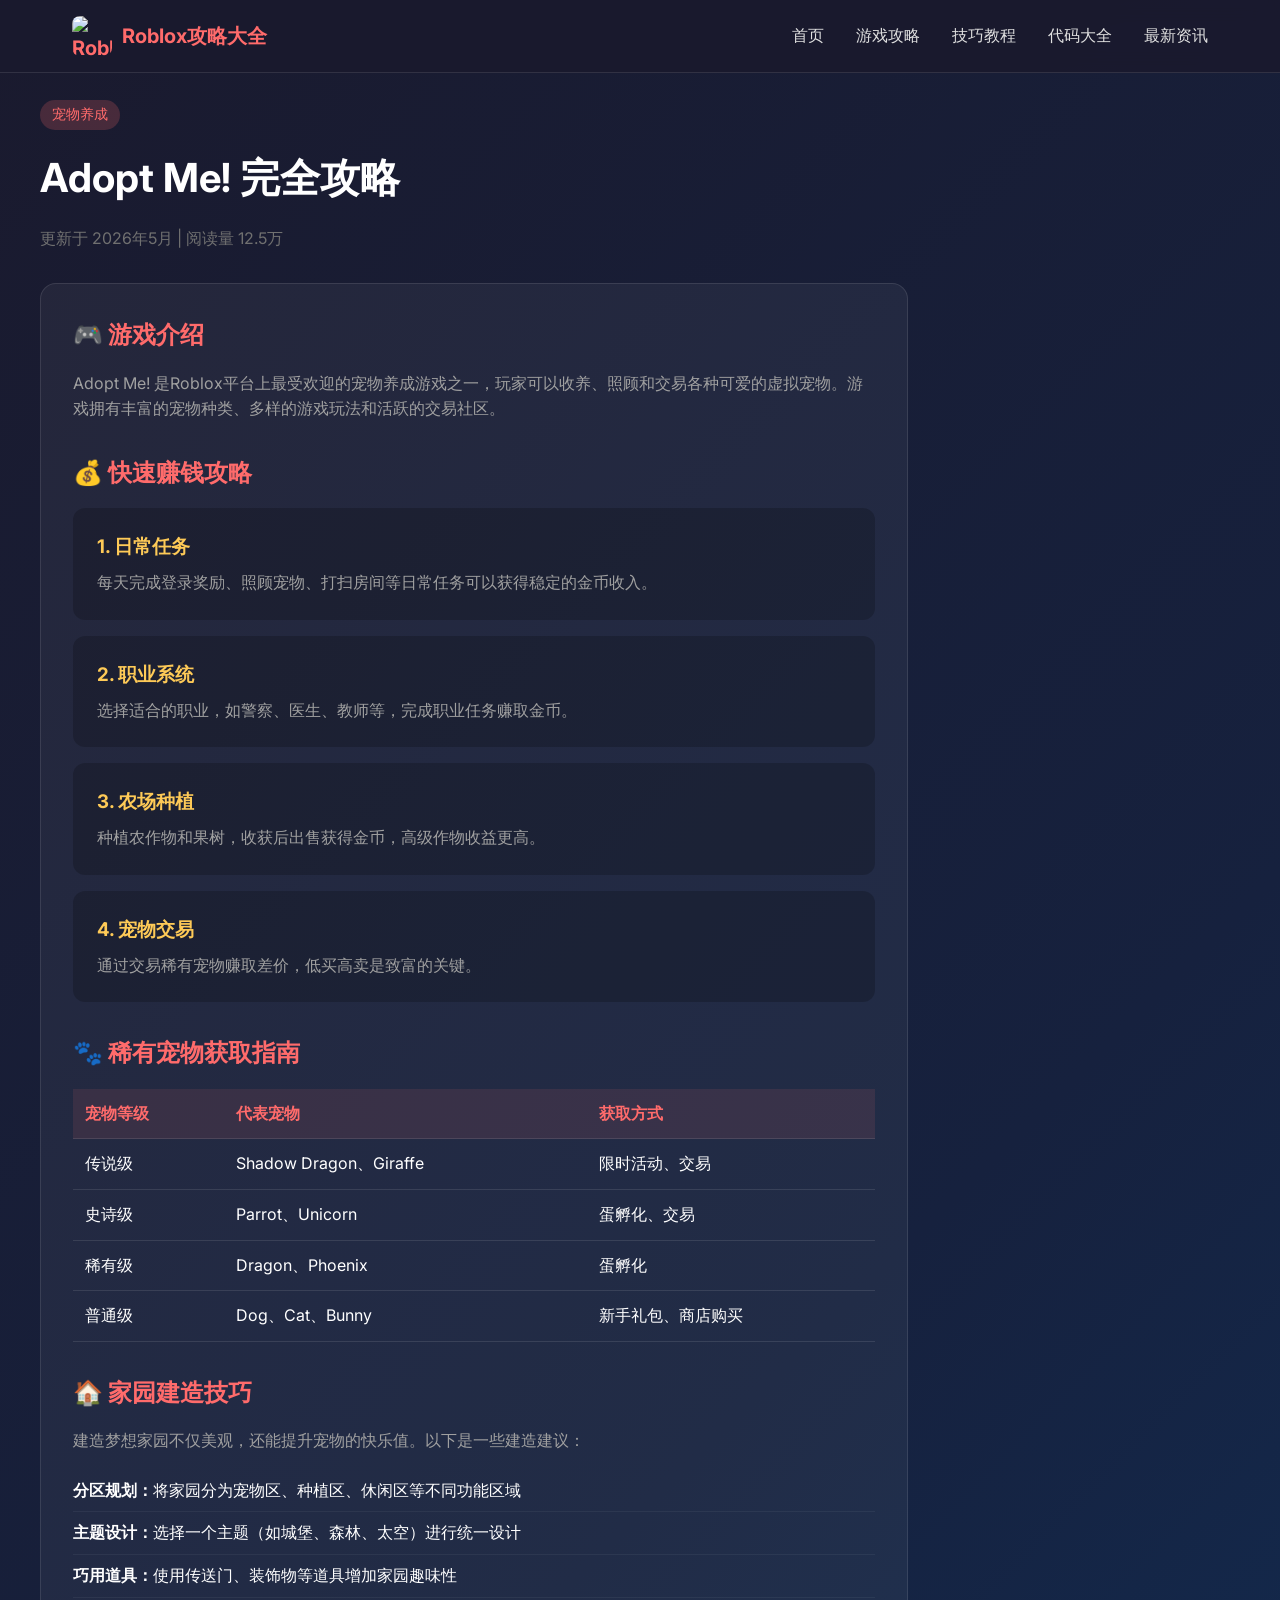
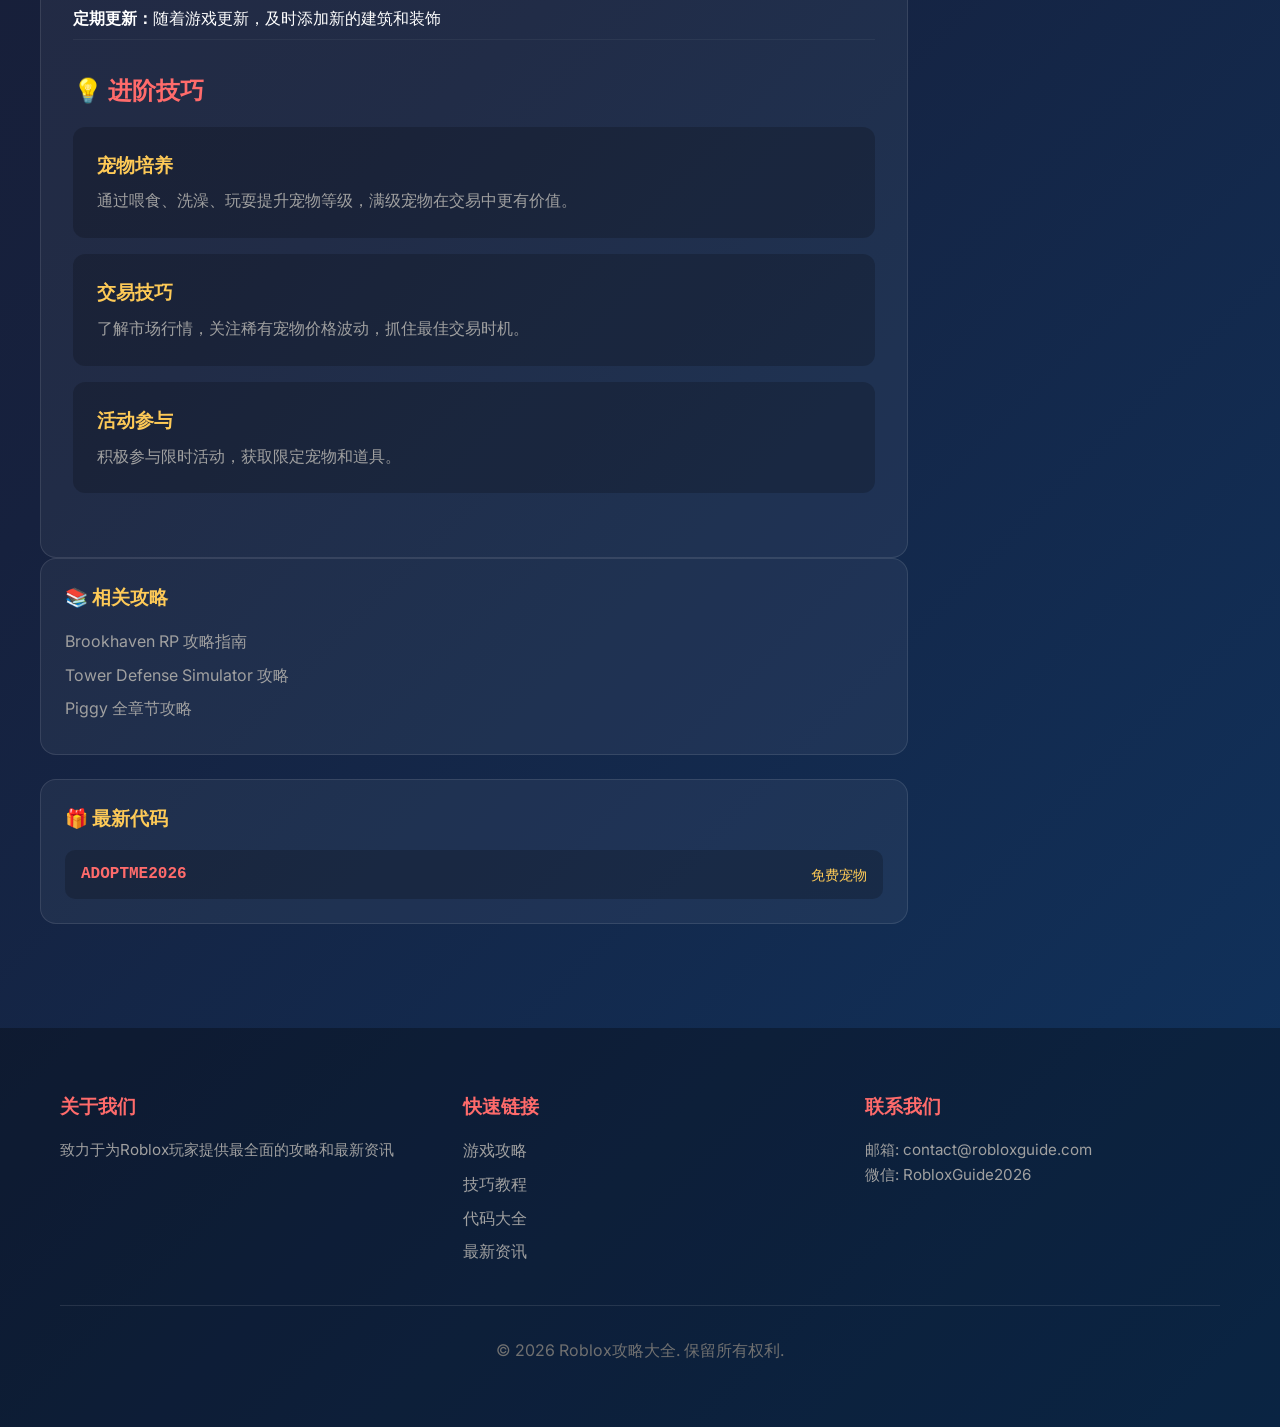
==== adopt-me.html @ 346e5082 "Add files via upload" ====
<!DOCTYPE html>
<html lang="zh-CN">
<head>
    <meta charset="UTF-8">
    <meta name="viewport" content="width=device-width, initial-scale=1.0">
    <title>Adopt Me! 完全攻略 - Roblox攻略大全</title>
    <meta name="description" content="Adopt Me! 完整攻略指南，包含稀有宠物获取、快速赚钱、建造家园等技巧">
    <link rel="stylesheet" href="styles.css">
    <link href="https://fonts.googleapis.com/css2?family=Inter:wght@400;500;600;700&display=swap" rel="stylesheet">
</head>
<body>
    <header class="header">
        <nav class="navbar">
            <div class="logo">
                <img src="https://neeko-copilot.bytedance.net/api/text2image?prompt=Roblox%20game%20logo%20with%20colorful%20blocks%20and%20robots%20minimalist%20design&image_size=square" alt="Roblox Logo">
                <span>Roblox攻略大全</span>
            </div>
            <ul class="nav-links">
                <li><a href="index.html#home">首页</a></li>
                <li><a href="index.html#guides">游戏攻略</a></li>
                <li><a href="index.html#tips">技巧教程</a></li>
                <li><a href="index.html#codes">代码大全</a></li>
                <li><a href="index.html#news">最新资讯</a></li>
            </ul>
        </nav>
    </header>

    <main class="guide-detail">
        <div class="container">
            <article class="guide-article">
                <header class="article-header">
                    <span class="article-tag">宠物养成</span>
                    <h1>Adopt Me! 完全攻略</h1>
                    <p class="article-meta">更新于 2026年5月 | 阅读量 12.5万</p>
                </header>

                <div class="article-content">
                    <section>
                        <h2>🎮 游戏介绍</h2>
                        <p>Adopt Me! 是Roblox平台上最受欢迎的宠物养成游戏之一，玩家可以收养、照顾和交易各种可爱的虚拟宠物。游戏拥有丰富的宠物种类、多样的游戏玩法和活跃的交易社区。</p>
                    </section>

                    <section>
                        <h2>💰 快速赚钱攻略</h2>
                        <div class="tips-list">
                            <div class="tip-item">
                                <h3>1. 日常任务</h3>
                                <p>每天完成登录奖励、照顾宠物、打扫房间等日常任务可以获得稳定的金币收入。</p>
                            </div>
                            <div class="tip-item">
                                <h3>2. 职业系统</h3>
                                <p>选择适合的职业，如警察、医生、教师等，完成职业任务赚取金币。</p>
                            </div>
                            <div class="tip-item">
                                <h3>3. 农场种植</h3>
                                <p>种植农作物和果树，收获后出售获得金币，高级作物收益更高。</p>
                            </div>
                            <div class="tip-item">
                                <h3>4. 宠物交易</h3>
                                <p>通过交易稀有宠物赚取差价，低买高卖是致富的关键。</p>
                            </div>
                        </div>
                    </section>

                    <section>
                        <h2>🐾 稀有宠物获取指南</h2>
                        <table class="pet-table">
                            <thead>
                                <tr>
                                    <th>宠物等级</th>
                                    <th>代表宠物</th>
                                    <th>获取方式</th>
                                </tr>
                            </thead>
                            <tbody>
                                <tr>
                                    <td>传说级</td>
                                    <td>Shadow Dragon、Giraffe</td>
                                    <td>限时活动、交易</td>
                                </tr>
                                <tr>
                                    <td>史诗级</td>
                                    <td>Parrot、Unicorn</td>
                                    <td>蛋孵化、交易</td>
                                </tr>
                                <tr>
                                    <td>稀有级</td>
                                    <td>Dragon、Phoenix</td>
                                    <td>蛋孵化</td>
                                </tr>
                                <tr>
                                    <td>普通级</td>
                                    <td>Dog、Cat、Bunny</td>
                                    <td>新手礼包、商店购买</td>
                                </tr>
                            </tbody>
                        </table>
                    </section>

                    <section>
                        <h2>🏠 家园建造技巧</h2>
                        <p>建造梦想家园不仅美观，还能提升宠物的快乐值。以下是一些建造建议：</p>
                        <ul>
                            <li><strong>分区规划：</strong>将家园分为宠物区、种植区、休闲区等不同功能区域</li>
                            <li><strong>主题设计：</strong>选择一个主题（如城堡、森林、太空）进行统一设计</li>
                            <li><strong>巧用道具：</strong>使用传送门、装饰物等道具增加家园趣味性</li>
                            <li><strong>定期更新：</strong>随着游戏更新，及时添加新的建筑和装饰</li>
                        </ul>
                    </section>

                    <section>
                        <h2>💡 进阶技巧</h2>
                        <div class="tips-list">
                            <div class="tip-item">
                                <h3>宠物培养</h3>
                                <p>通过喂食、洗澡、玩耍提升宠物等级，满级宠物在交易中更有价值。</p>
                            </div>
                            <div class="tip-item">
                                <h3>交易技巧</h3>
                                <p>了解市场行情，关注稀有宠物价格波动，抓住最佳交易时机。</p>
                            </div>
                            <div class="tip-item">
                                <h3>活动参与</h3>
                                <p>积极参与限时活动，获取限定宠物和道具。</p>
                            </div>
                        </div>
                    </section>
                </div>
            </article>

            <aside class="sidebar">
                <div class="sidebar-section">
                    <h3>📚 相关攻略</h3>
                    <ul>
                        <li><a href="brookhaven.html">Brookhaven RP 攻略指南</a></li>
                        <li><a href="tower-defense.html">Tower Defense Simulator 攻略</a></li>
                        <li><a href="piggy.html">Piggy 全章节攻略</a></li>
                    </ul>
                </div>
                <div class="sidebar-section">
                    <h3>🎁 最新代码</h3>
                    <div class="code-list">
                        <div class="code-item">
                            <span class="code-text">ADOPTME2026</span>
                            <span class="code-reward">免费宠物</span>
                        </div>
                    </div>
                </div>
            </aside>
        </div>
    </main>

    <footer class="footer">
        <div class="container">
            <div class="footer-content">
                <div class="footer-section">
                    <h3>关于我们</h3>
                    <p>致力于为Roblox玩家提供最全面的攻略和最新资讯</p>
                </div>
                <div class="footer-section">
                    <h3>快速链接</h3>
                    <ul>
                        <li><a href="index.html#guides">游戏攻略</a></li>
                        <li><a href="index.html#tips">技巧教程</a></li>
                        <li><a href="index.html#codes">代码大全</a></li>
                        <li><a href="index.html#news">最新资讯</a></li>
                    </ul>
                </div>
                <div class="footer-section">
                    <h3>联系我们</h3>
                    <p>邮箱: contact@robloxguide.com</p>
                    <p>微信: RobloxGuide2026</p>
                </div>
            </div>
            <div class="footer-bottom">
                <p>&copy; 2026 Roblox攻略大全. 保留所有权利.</p>
            </div>
        </div>
    </footer>

    <style>
        .guide-detail {
            padding: 100px 20px 40px;
            display: grid;
            grid-template-columns: 1fr 300px;
            gap: 2rem;
        }

        .article-header {
            margin-bottom: 2rem;
        }

        .article-tag {
            display: inline-block;
            background: rgba(255, 107, 107, 0.2);
            color: #ff6b6b;
            padding: 4px 12px;
            border-radius: 20px;
            font-size: 0.85rem;
            margin-bottom: 1rem;
        }

        .article-header h1 {
            font-size: 2.5rem;
            margin-bottom: 1rem;
        }

        .article-meta {
            color: #707070;
        }

        .article-content {
            background: rgba(255, 255, 255, 0.05);
            padding: 2rem;
            border-radius: 16px;
            border: 1px solid rgba(255, 255, 255, 0.1);
        }

        .article-content section {
            margin-bottom: 2rem;
        }

        .article-content h2 {
            font-size: 1.5rem;
            margin-bottom: 1rem;
            color: #ff6b6b;
        }

        .article-content p {
            color: #a0a0a0;
            margin-bottom: 1rem;
        }

        .tips-list {
            display: flex;
            flex-direction: column;
            gap: 1rem;
        }

        .tip-item {
            background: rgba(0, 0, 0, 0.2);
            padding: 1.5rem;
            border-radius: 12px;
        }

        .tip-item h3 {
            margin-bottom: 0.5rem;
            color: #feca57;
        }

        .tip-item p {
            margin-bottom: 0;
        }

        .pet-table {
            width: 100%;
            border-collapse: collapse;
            margin-bottom: 1rem;
        }

        .pet-table th,
        .pet-table td {
            padding: 12px;
            text-align: left;
            border-bottom: 1px solid rgba(255, 255, 255, 0.1);
        }

        .pet-table th {
            background: rgba(255, 107, 107, 0.1);
            color: #ff6b6b;
        }

        .article-content ul {
            list-style: none;
            padding-left: 0;
        }

        .article-content ul li {
            padding: 0.5rem 0;
            border-bottom: 1px solid rgba(255, 255, 255, 0.05);
        }

        .sidebar {
            display: flex;
            flex-direction: column;
            gap: 1.5rem;
        }

        .sidebar-section {
            background: rgba(255, 255, 255, 0.05);
            padding: 1.5rem;
            border-radius: 16px;
            border: 1px solid rgba(255, 255, 255, 0.1);
        }

        .sidebar-section h3 {
            margin-bottom: 1rem;
            color: #feca57;
        }

        .sidebar-section ul {
            list-style: none;
            padding-left: 0;
        }

        .sidebar-section ul li {
            margin-bottom: 0.5rem;
        }

        .sidebar-section ul li a {
            color: #a0a0a0;
            text-decoration: none;
            transition: color 0.3s ease;
        }

        .sidebar-section ul li a:hover {
            color: #ff6b6b;
        }

        @media (max-width: 900px) {
            .guide-detail {
                grid-template-columns: 1fr;
            }
        }
    </style>
</body>
</html>
---- styles.css ----
* {
    margin: 0;
    padding: 0;
    box-sizing: border-box;
}

html {
    scroll-behavior: smooth;
}

body {
    font-family: 'Inter', -apple-system, BlinkMacSystemFont, 'Segoe UI', Roboto, sans-serif;
    background: linear-gradient(135deg, #1a1a2e 0%, #16213e 50%, #0f3460 100%);
    color: #ffffff;
    line-height: 1.6;
    min-height: 100vh;
}

.container {
    max-width: 1200px;
    margin: 0 auto;
    padding: 0 20px;
}

.header {
    position: fixed;
    top: 0;
    left: 0;
    right: 0;
    z-index: 1000;
    background: rgba(26, 26, 46, 0.95);
    backdrop-filter: blur(10px);
    border-bottom: 1px solid rgba(255, 255, 255, 0.1);
}

.navbar {
    display: flex;
    justify-content: space-between;
    align-items: center;
    padding: 1rem 2rem;
    max-width: 1200px;
    margin: 0 auto;
}

.logo {
    display: flex;
    align-items: center;
    gap: 10px;
    font-size: 1.25rem;
    font-weight: 700;
    color: #ff6b6b;
}

.logo img {
    width: 40px;
    height: 40px;
    border-radius: 8px;
}

.nav-links {
    display: flex;
    list-style: none;
    gap: 2rem;
}

.nav-links a {
    text-decoration: none;
    color: #e0e0e0;
    font-weight: 500;
    transition: color 0.3s ease;
    position: relative;
}

.nav-links a:hover,
.nav-links a.active {
    color: #ff6b6b;
}

.nav-links a.active::after {
    content: '';
    position: absolute;
    bottom: -5px;
    left: 0;
    width: 100%;
    height: 2px;
    background: #ff6b6b;
    border-radius: 2px;
}

.search-btn {
    background: rgba(255, 255, 255, 0.1);
    border: none;
    padding: 10px;
    border-radius: 8px;
    color: #ffffff;
    cursor: pointer;
    transition: background 0.3s ease;
}

.search-btn:hover {
    background: rgba(255, 255, 255, 0.2);
}

.hero {
    min-height: 100vh;
    display: flex;
    align-items: center;
    padding: 80px 20px 20px;
    position: relative;
    overflow: hidden;
}

.hero::before {
    content: '';
    position: absolute;
    top: 0;
    left: 0;
    right: 0;
    bottom: 0;
    background: radial-gradient(circle at 20% 50%, rgba(255, 107, 107, 0.15) 0%, transparent 50%),
                radial-gradient(circle at 80% 50%, rgba(107, 107, 255, 0.15) 0%, transparent 50%);
}

.hero-content {
    flex: 1;
    max-width: 600px;
    z-index: 1;
}

.hero h1 {
    font-size: 3.5rem;
    font-weight: 700;
    margin-bottom: 1rem;
    background: linear-gradient(135deg, #ff6b6b 0%, #feca57 50%, #ff9ff3 100%);
    -webkit-background-clip: text;
    -webkit-text-fill-color: transparent;
    background-clip: text;
}

.hero p {
    font-size: 1.25rem;
    color: #b8b8b8;
    margin-bottom: 2rem;
}

.hero-stats {
    display: flex;
    gap: 3rem;
    margin-bottom: 2rem;
}

.stat-item {
    text-align: center;
}

.stat-number {
    display: block;
    font-size: 2rem;
    font-weight: 700;
    color: #ff6b6b;
}

.stat-label {
    font-size: 0.9rem;
    color: #888888;
}

.hero-buttons {
    display: flex;
    gap: 1rem;
}

.btn {
    display: inline-block;
    padding: 12px 30px;
    border-radius: 10px;
    font-weight: 600;
    text-decoration: none;
    transition: all 0.3s ease;
}

.btn-primary {
    background: linear-gradient(135deg, #ff6b6b 0%, #ee5a5a 100%);
    color: #ffffff;
}

.btn-primary:hover {
    transform: translateY(-2px);
    box-shadow: 0 10px 30px rgba(255, 107, 107, 0.4);
}

.btn-secondary {
    background: rgba(255, 255, 255, 0.1);
    color: #ffffff;
    border: 1px solid rgba(255, 255, 255, 0.2);
}

.btn-secondary:hover {
    background: rgba(255, 255, 255, 0.2);
}

.hero-image {
    flex: 1;
    position: relative;
    z-index: 1;
}

.hero-image img {
    width: 100%;
    max-width: 600px;
    border-radius: 20px;
    box-shadow: 0 20px 60px rgba(0, 0, 0, 0.3);
}

.section-title {
    font-size: 2.5rem;
    text-align: center;
    margin-bottom: 3rem;
    background: linear-gradient(135deg, #ff6b6b 0%, #feca57 100%);
    -webkit-background-clip: text;
    -webkit-text-fill-color: transparent;
    background-clip: text;
}

.guides-section {
    padding: 80px 20px;
}

.guides-grid {
    display: grid;
    grid-template-columns: repeat(auto-fit, minmax(300px, 1fr));
    gap: 2rem;
}

.guide-card {
    background: rgba(255, 255, 255, 0.05);
    border-radius: 16px;
    overflow: hidden;
    transition: transform 0.3s ease, box-shadow 0.3s ease;
    border: 1px solid rgba(255, 255, 255, 0.1);
}

.guide-card:hover {
    transform: translateY(-8px);
    box-shadow: 0 20px 40px rgba(0, 0, 0, 0.3);
}

.guide-card img {
    width: 100%;
    height: 200px;
    object-fit: cover;
}

.guide-content {
    padding: 1.5rem;
}

.guide-tag {
    display: inline-block;
    background: rgba(255, 107, 107, 0.2);
    color: #ff6b6b;
    padding: 4px 12px;
    border-radius: 20px;
    font-size: 0.85rem;
    margin-bottom: 1rem;
}

.guide-content h3 {
    font-size: 1.25rem;
    margin-bottom: 0.5rem;
}

.guide-content h3 a {
    color: #ffffff;
    text-decoration: none;
    transition: color 0.3s ease;
}

.guide-content h3 a:hover {
    color: #ff6b6b;
}

.guide-content p {
    color: #a0a0a0;
    font-size: 0.95rem;
    margin-bottom: 1rem;
}

.guide-meta {
    display: flex;
    gap: 1.5rem;
    font-size: 0.85rem;
    color: #707070;
}

.tips-section {
    padding: 80px 20px;
    background: rgba(255, 255, 255, 0.02);
}

.tips-grid {
    display: grid;
    grid-template-columns: repeat(auto-fit, minmax(250px, 1fr));
    gap: 2rem;
}

.tip-card {
    background: rgba(255, 255, 255, 0.05);
    border-radius: 16px;
    padding: 2rem;
    text-align: center;
    transition: transform 0.3s ease;
    border: 1px solid rgba(255, 255, 255, 0.1);
}

.tip-card:hover {
    transform: translateY(-5px);
}

.tip-icon {
    font-size: 3rem;
    margin-bottom: 1rem;
}

.tip-card h3 {
    font-size: 1.25rem;
    margin-bottom: 0.5rem;
}

.tip-card p {
    color: #a0a0a0;
    font-size: 0.95rem;
    margin-bottom: 1rem;
}

.tip-link {
    color: #ff6b6b;
    text-decoration: none;
    font-weight: 600;
    transition: color 0.3s ease;
}

.tip-link:hover {
    color: #ee5a5a;
}

.codes-section {
    padding: 80px 20px;
}

.codes-container {
    display: grid;
    grid-template-columns: repeat(auto-fit, minmax(300px, 1fr));
    gap: 2rem;
}

.code-category {
    background: rgba(255, 255, 255, 0.05);
    border-radius: 16px;
    padding: 2rem;
    border: 1px solid rgba(255, 255, 255, 0.1);
}

.code-category h3 {
    font-size: 1.25rem;
    margin-bottom: 1.5rem;
    color: #feca57;
}

.code-list {
    display: flex;
    flex-direction: column;
    gap: 1rem;
}

.code-item {
    display: flex;
    justify-content: space-between;
    align-items: center;
    background: rgba(0, 0, 0, 0.2);
    padding: 12px 16px;
    border-radius: 10px;
}

.code-text {
    font-family: 'Courier New', monospace;
    font-weight: 600;
    color: #ff6b6b;
}

.code-reward {
    color: #feca57;
    font-size: 0.9rem;
}

.news-section {
    padding: 80px 20px;
    background: rgba(255, 255, 255, 0.02);
}

.news-grid {
    display: grid;
    grid-template-columns: repeat(auto-fit, minmax(350px, 1fr));
    gap: 2rem;
}

.news-card {
    background: rgba(255, 255, 255, 0.05);
    border-radius: 16px;
    overflow: hidden;
    transition: transform 0.3s ease;
    border: 1px solid rgba(255, 255, 255, 0.1);
}

.news-card:hover {
    transform: translateY(-5px);
}

.news-card img {
    width: 100%;
    height: 200px;
    object-fit: cover;
}

.news-content {
    padding: 1.5rem;
}

.news-date {
    color: #707070;
    font-size: 0.85rem;
    margin-bottom: 0.5rem;
}

.news-content h3 {
    font-size: 1.15rem;
    margin-bottom: 0.5rem;
    color: #ffffff;
}

.news-content p {
    color: #a0a0a0;
    font-size: 0.95rem;
}

.footer {
    background: rgba(0, 0, 0, 0.3);
    padding: 4rem 20px;
    margin-top: 4rem;
}

.footer-content {
    display: grid;
    grid-template-columns: repeat(auto-fit, minmax(200px, 1fr));
    gap: 3rem;
    margin-bottom: 2rem;
}

.footer-section h3 {
    margin-bottom: 1rem;
    color: #ff6b6b;
}

.footer-section p {
    color: #a0a0a0;
    font-size: 0.95rem;
}

.footer-section ul {
    list-style: none;
}

.footer-section ul li {
    margin-bottom: 0.5rem;
}

.footer-section ul li a {
    color: #a0a0a0;
    text-decoration: none;
    transition: color 0.3s ease;
}

.footer-section ul li a:hover {
    color: #ff6b6b;
}

.footer-bottom {
    text-align: center;
    padding-top: 2rem;
    border-top: 1px solid rgba(255, 255, 255, 0.1);
    color: #707070;
}

@media (max-width: 768px) {
    .hero {
        flex-direction: column;
        text-align: center;
        padding: 100px 20px 40px;
    }
    
    .hero h1 {
        font-size: 2.5rem;
    }
    
    .hero-stats {
        justify-content: center;
    }
    
    .hero-buttons {
        flex-direction: column;
        align-items: center;
    }
    
    .nav-links {
        gap: 1rem;
    }
    
    .navbar {
        padding: 1rem;
    }
    
    .news-grid {
        grid-template-columns: 1fr;
    }
}

.lang-switcher {
    display: flex;
    gap: 0.5rem;
    margin-left: 1rem;
}

.lang-btn {
    background: rgba(255, 255, 255, 0.1);
    border: 1px solid rgba(255, 255, 255, 0.2);
    color: #e0e0e0;
    padding: 0.5rem 1rem;
    border-radius: 20px;
    cursor: pointer;
    font-size: 0.9rem;
    font-weight: 500;
    transition: all 0.3s ease;
}

.lang-btn:hover {
    background: rgba(255, 107, 107, 0.2);
    border-color: rgba(255, 107, 107, 0.5);
}

.lang-btn.active {
    background: linear-gradient(135deg, #ff6b6b 0%, #ee5a5a 100%);
    border-color: transparent;
    color: white;
}
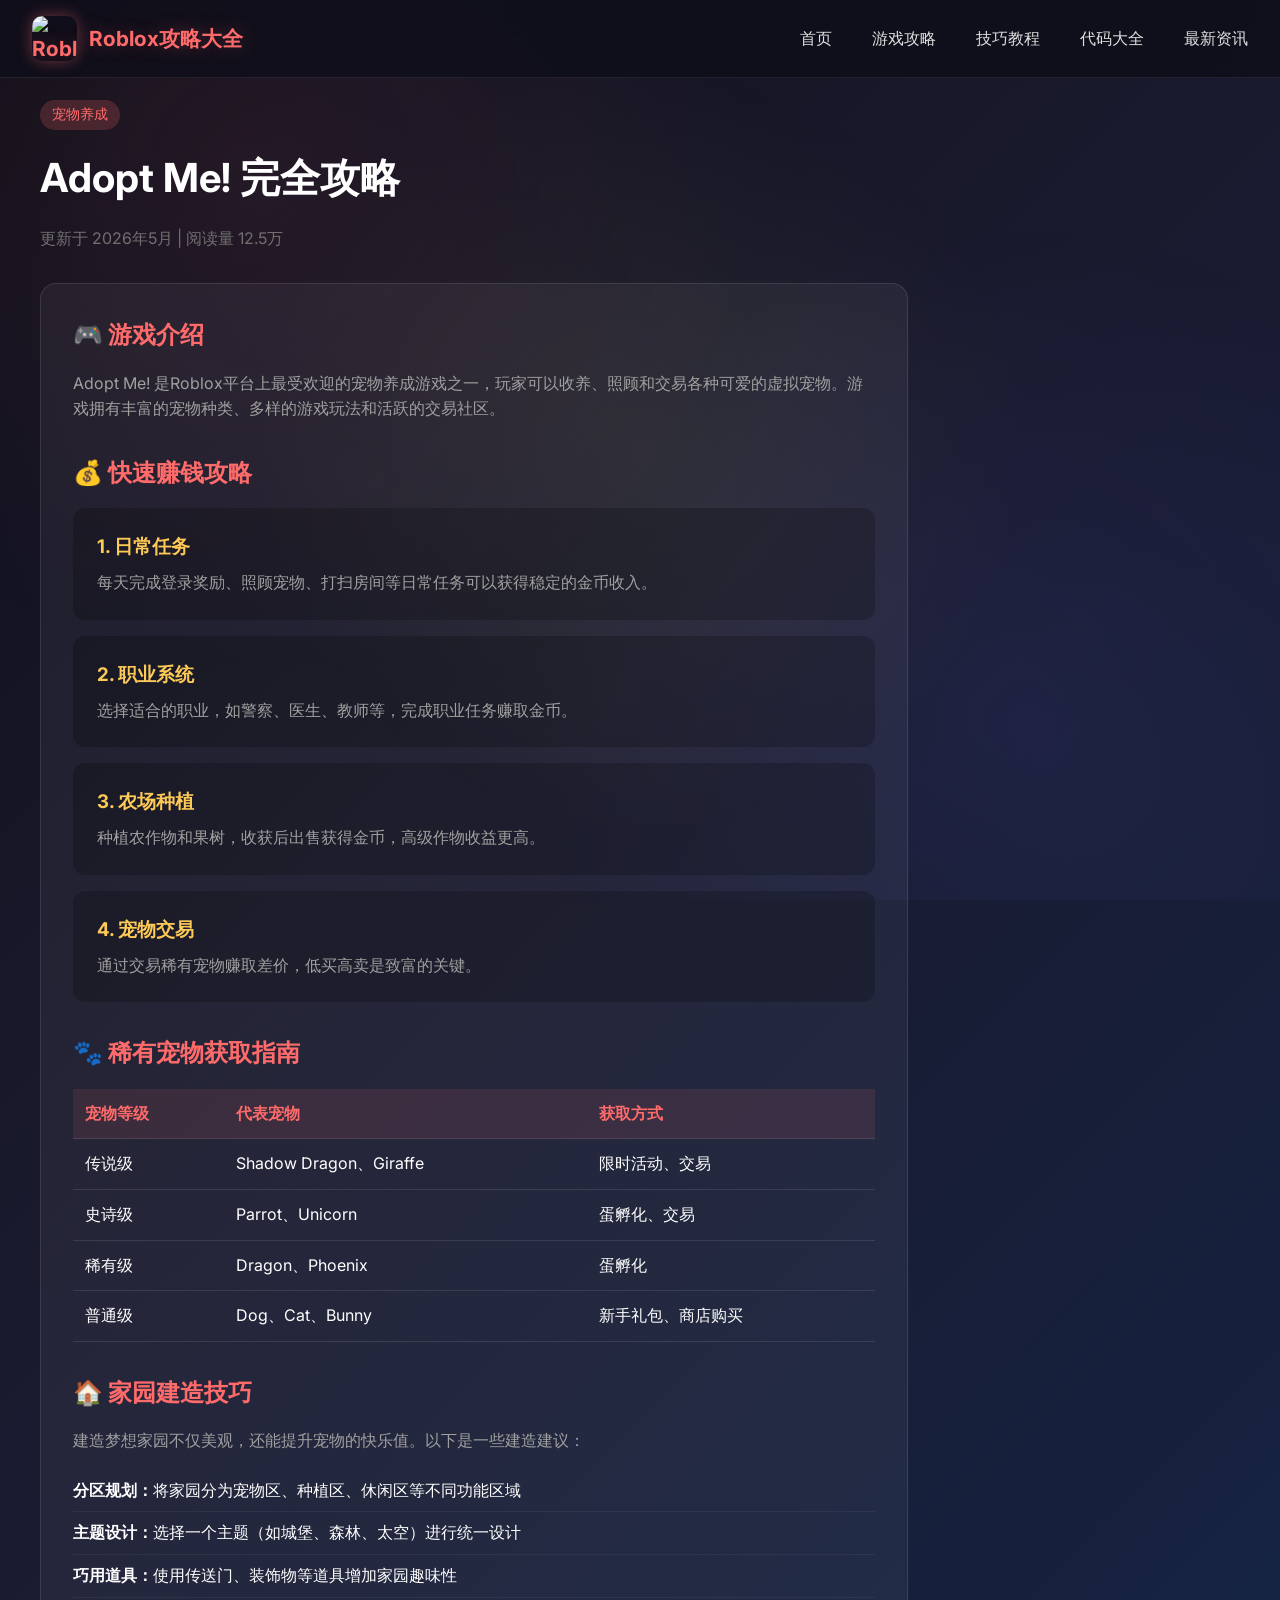
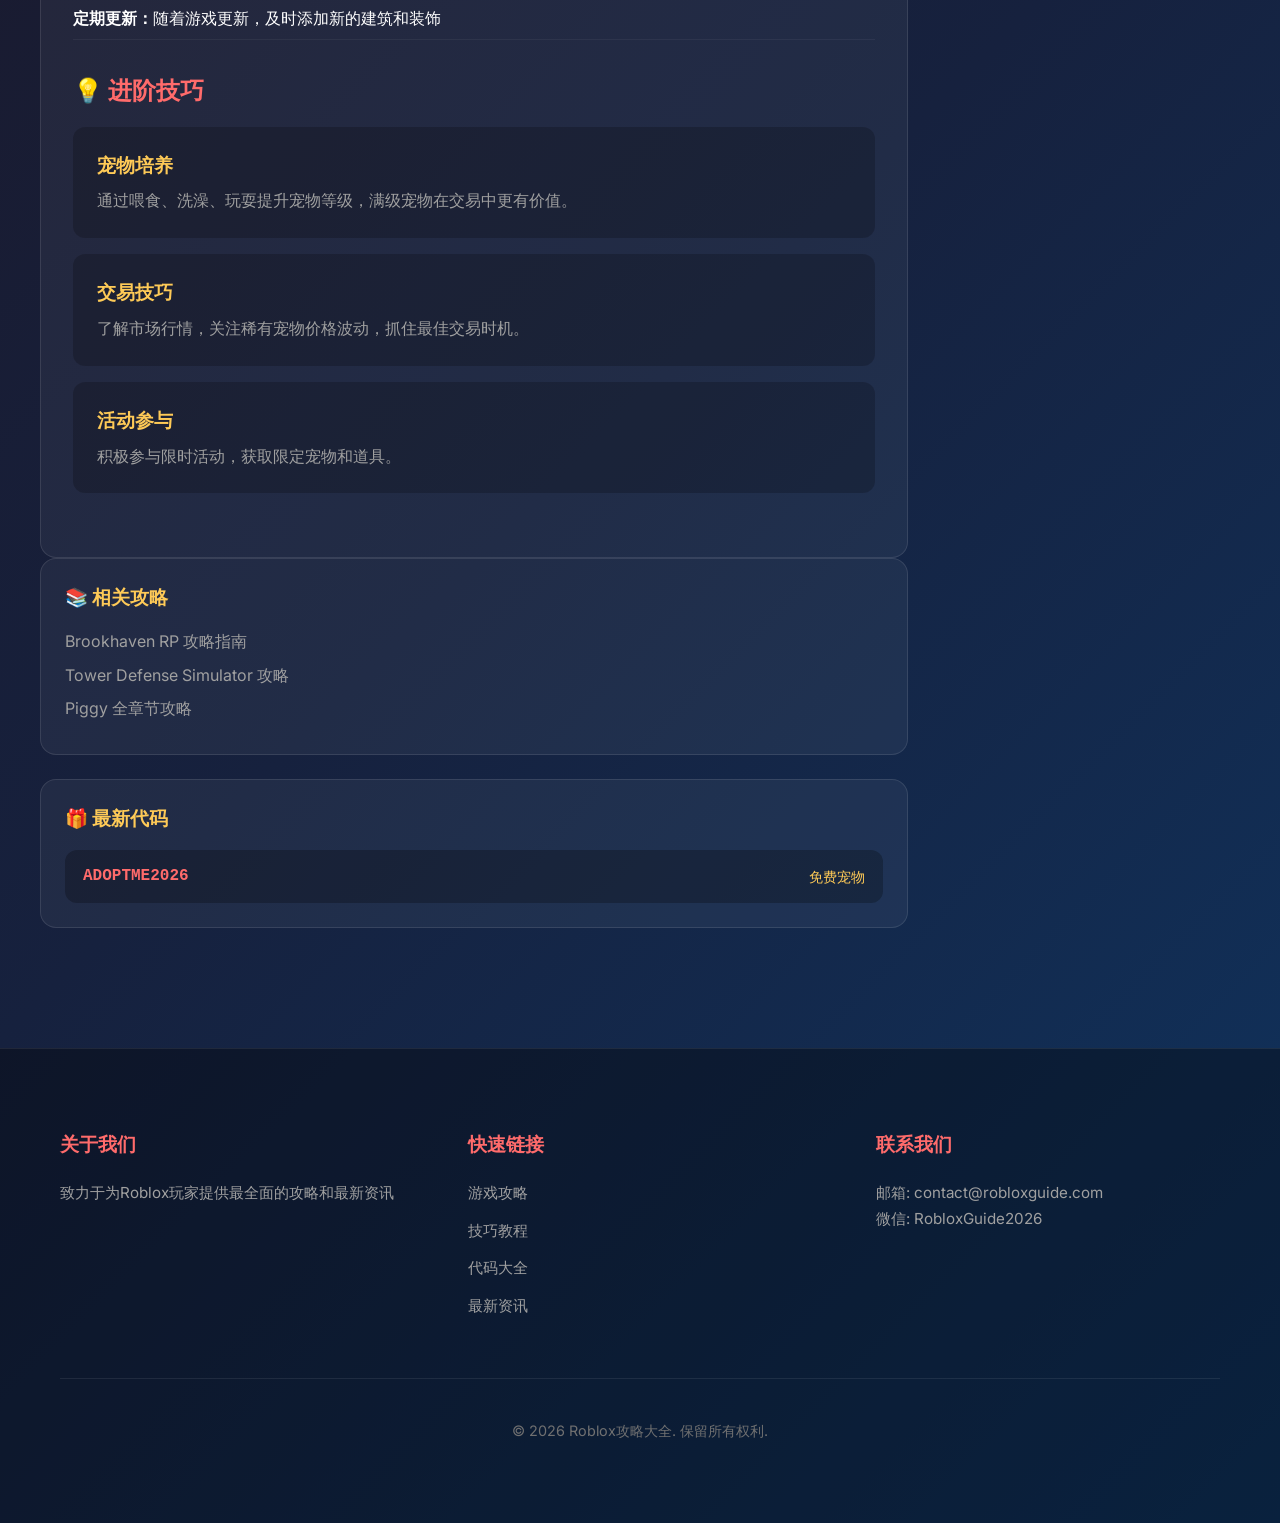
==== commit 99664ef3: "Add files via upload update" ====
--- a/adopt-me.html
+++ b/adopt-me.html
@@ -12,7 +12,7 @@
     <header class="header">
         <nav class="navbar">
             <div class="logo">
-                <img src="https://neeko-copilot.bytedance.net/api/text2image?prompt=Roblox%20game%20logo%20with%20colorful%20blocks%20and%20robots%20minimalist%20design&image_size=square" alt="Roblox Logo">
+                <img src="https://picsum.photos/seed/robloxlogo/100/100" alt="Roblox Logo">
                 <span>Roblox攻略大全</span>
             </div>
             <ul class="nav-links">
--- a/styles.css
+++ b/styles.css
@@ -10,10 +10,11 @@
 
 body {
     font-family: 'Inter', -apple-system, BlinkMacSystemFont, 'Segoe UI', Roboto, sans-serif;
-    background: linear-gradient(135deg, #1a1a2e 0%, #16213e 50%, #0f3460 100%);
+    background: linear-gradient(135deg, #0f0f1a 0%, #1a1a2e 30%, #16213e 60%, #0f3460 100%);
     color: #ffffff;
     line-height: 1.6;
     min-height: 100vh;
+    overflow-x: hidden;
 }
 
 .container {
@@ -22,15 +23,56 @@
     padding: 0 20px;
 }
 
+/* 背景动画效果 */
+body::before {
+    content: '';
+    position: fixed;
+    top: 0;
+    left: 0;
+    right: 0;
+    bottom: 0;
+    background: 
+        radial-gradient(circle at 20% 20%, rgba(255, 107, 107, 0.08) 0%, transparent 40%),
+        radial-gradient(circle at 80% 80%, rgba(107, 107, 255, 0.08) 0%, transparent 40%),
+        radial-gradient(circle at 50% 50%, rgba(255, 255, 107, 0.05) 0%, transparent 50%);
+    pointer-events: none;
+    z-index: -1;
+}
+
+/* 星星背景 */
+.stars-bg {
+    position: fixed;
+    top: 0;
+    left: 0;
+    right: 0;
+    bottom: 0;
+    background-image: 
+        radial-gradient(2px 2px at 20px 30px, rgba(255,255,255,0.3), transparent),
+        radial-gradient(2px 2px at 40px 70px, rgba(255,255,255,0.2), transparent),
+        radial-gradient(1px 1px at 90px 40px, rgba(255,255,255,0.4), transparent),
+        radial-gradient(2px 2px at 130px 80px, rgba(255,255,255,0.2), transparent),
+        radial-gradient(1px 1px at 160px 120px, rgba(255,255,255,0.3), transparent);
+    background-size: 200px 200px;
+    animation: twinkle 5s ease-in-out infinite;
+    pointer-events: none;
+    z-index: -1;
+}
+
+@keyframes twinkle {
+    0%, 100% { opacity: 0.5; }
+    50% { opacity: 1; }
+}
+
+/* 导航栏 */
 .header {
     position: fixed;
     top: 0;
     left: 0;
     right: 0;
     z-index: 1000;
-    background: rgba(26, 26, 46, 0.95);
-    backdrop-filter: blur(10px);
-    border-bottom: 1px solid rgba(255, 255, 255, 0.1);
+    background: rgba(15, 15, 26, 0.85);
+    backdrop-filter: blur(20px);
+    border-bottom: 1px solid rgba(255, 255, 255, 0.08);
 }
 
 .navbar {
@@ -38,37 +80,41 @@
     justify-content: space-between;
     align-items: center;
     padding: 1rem 2rem;
-    max-width: 1200px;
+    max-width: 1400px;
     margin: 0 auto;
 }
 
 .logo {
     display: flex;
     align-items: center;
-    gap: 10px;
-    font-size: 1.25rem;
+    gap: 12px;
+    font-size: 1.3rem;
     font-weight: 700;
     color: #ff6b6b;
+    text-shadow: 0 0 20px rgba(255, 107, 107, 0.3);
 }
 
 .logo img {
-    width: 40px;
-    height: 40px;
-    border-radius: 8px;
+    width: 45px;
+    height: 45px;
+    border-radius: 10px;
+    box-shadow: 0 0 15px rgba(255, 107, 107, 0.4);
 }
 
 .nav-links {
     display: flex;
     list-style: none;
-    gap: 2rem;
+    gap: 2.5rem;
 }
 
 .nav-links a {
     text-decoration: none;
     color: #e0e0e0;
     font-weight: 500;
-    transition: color 0.3s ease;
+    font-size: 1rem;
+    transition: all 0.3s ease;
     position: relative;
+    padding: 0.5rem 0;
 }
 
 .nav-links a:hover,
@@ -79,195 +125,390 @@
 .nav-links a.active::after {
     content: '';
     position: absolute;
-    bottom: -5px;
+    bottom: 0;
     left: 0;
     width: 100%;
-    height: 2px;
-    background: #ff6b6b;
-    border-radius: 2px;
+    height: 3px;
+    background: linear-gradient(90deg, #ff6b6b, #feca57);
+    border-radius: 3px;
+    animation: underlineGrow 0.3s ease;
+}
+
+@keyframes underlineGrow {
+    from { width: 0; }
+    to { width: 100%; }
+}
+
+.lang-switcher {
+    display: flex;
+    gap: 0.4rem;
+    margin-left: 1.5rem;
+}
+
+.lang-btn {
+    background: rgba(255, 255, 255, 0.08);
+    border: 1px solid rgba(255, 255, 255, 0.15);
+    color: #c0c0c0;
+    padding: 0.5rem 1rem;
+    border-radius: 20px;
+    cursor: pointer;
+    font-size: 0.85rem;
+    font-weight: 500;
+    transition: all 0.3s ease;
+}
+
+.lang-btn:hover {
+    background: rgba(255, 107, 107, 0.15);
+    border-color: rgba(255, 107, 107, 0.4);
+    color: #ff6b6b;
+}
+
+.lang-btn.active {
+    background: linear-gradient(135deg, #ff6b6b 0%, #ee5a5a 100%);
+    border-color: transparent;
+    color: white;
+    box-shadow: 0 4px 15px rgba(255, 107, 107, 0.4);
 }
 
 .search-btn {
-    background: rgba(255, 255, 255, 0.1);
-    border: none;
-    padding: 10px;
-    border-radius: 8px;
+    background: rgba(255, 255, 255, 0.08);
+    border: 1px solid rgba(255, 255, 255, 0.15);
+    padding: 10px 12px;
+    border-radius: 10px;
     color: #ffffff;
     cursor: pointer;
-    transition: background 0.3s ease;
+    transition: all 0.3s ease;
+    margin-left: 1rem;
 }
 
 .search-btn:hover {
-    background: rgba(255, 255, 255, 0.2);
-}
-
+    background: rgba(255, 107, 107, 0.15);
+    border-color: rgba(255, 107, 107, 0.4);
+}
+
+/* Hero区域 */
 .hero {
     min-height: 100vh;
     display: flex;
     align-items: center;
-    padding: 80px 20px 20px;
+    padding: 100px 20px 40px;
     position: relative;
     overflow: hidden;
 }
 
 .hero::before {
+    content: '';
+    position: absolute;
+    top: 50%;
+    left: 50%;
+    transform: translate(-50%, -50%);
+    width: 800px;
+    height: 800px;
+    background: radial-gradient(circle, rgba(255, 107, 107, 0.1) 0%, rgba(107, 107, 255, 0.1) 50%, transparent 70%);
+    animation: pulse 8s ease-in-out infinite;
+}
+
+@keyframes pulse {
+    0%, 100% { transform: translate(-50%, -50%) scale(1); opacity: 0.5; }
+    50% { transform: translate(-50%, -50%) scale(1.1); opacity: 0.8; }
+}
+
+.hero-content {
+    flex: 1;
+    max-width: 650px;
+    z-index: 1;
+    padding: 2rem;
+}
+
+.hero h1 {
+    font-size: 4rem;
+    font-weight: 800;
+    margin-bottom: 1.5rem;
+    background: linear-gradient(135deg, #ff6b6b 0%, #feca57 30%, #ff9ff3 60%, #54a0ff 100%);
+    -webkit-background-clip: text;
+    -webkit-text-fill-color: transparent;
+    background-clip: text;
+    text-shadow: 0 0 60px rgba(255, 107, 107, 0.3);
+    animation: gradientShift 3s ease infinite;
+}
+
+@keyframes gradientShift {
+    0%, 100% { filter: hue-rotate(0deg); }
+    50% { filter: hue-rotate(30deg); }
+}
+
+.hero p {
+    font-size: 1.35rem;
+    color: #b8b8b8;
+    margin-bottom: 2.5rem;
+    line-height: 1.8;
+    font-weight: 400;
+}
+
+.hero-stats {
+    display: flex;
+    gap: 4rem;
+    margin-bottom: 3rem;
+}
+
+.stat-item {
+    text-align: center;
+    background: rgba(255, 255, 255, 0.05);
+    padding: 1.5rem 2rem;
+    border-radius: 16px;
+    border: 1px solid rgba(255, 255, 255, 0.1);
+    transition: all 0.3s ease;
+}
+
+.stat-item:hover {
+    transform: translateY(-5px);
+    background: rgba(255, 107, 107, 0.1);
+    border-color: rgba(255, 107, 107, 0.3);
+}
+
+.stat-number {
+    display: block;
+    font-size: 2.5rem;
+    font-weight: 700;
+    background: linear-gradient(135deg, #ff6b6b, #feca57);
+    -webkit-background-clip: text;
+    -webkit-text-fill-color: transparent;
+    background-clip: text;
+    margin-bottom: 0.5rem;
+}
+
+.stat-label {
+    font-size: 0.95rem;
+    color: #888888;
+    font-weight: 500;
+}
+
+.hero-buttons {
+    display: flex;
+    gap: 1.5rem;
+    flex-wrap: wrap;
+}
+
+.btn {
+    display: inline-flex;
+    align-items: center;
+    justify-content: center;
+    padding: 14px 35px;
+    border-radius: 12px;
+    font-weight: 600;
+    font-size: 1.1rem;
+    text-decoration: none;
+    transition: all 0.3s ease;
+    position: relative;
+    overflow: hidden;
+}
+
+.btn::before {
+    content: '';
+    position: absolute;
+    top: 0;
+    left: -100%;
+    width: 100%;
+    height: 100%;
+    background: linear-gradient(90deg, transparent, rgba(255,255,255,0.2), transparent);
+    transition: left 0.5s ease;
+}
+
+.btn:hover::before {
+    left: 100%;
+}
+
+.btn-primary {
+    background: linear-gradient(135deg, #ff6b6b 0%, #ee5a5a 50%, #ff8e53 100%);
+    color: #ffffff;
+    box-shadow: 0 4px 20px rgba(255, 107, 107, 0.4);
+}
+
+.btn-primary:hover {
+    transform: translateY(-3px);
+    box-shadow: 0 8px 30px rgba(255, 107, 107, 0.5);
+}
+
+.btn-secondary {
+    background: rgba(255, 255, 255, 0.08);
+    color: #ffffff;
+    border: 1px solid rgba(255, 255, 255, 0.2);
+}
+
+.btn-secondary:hover {
+    background: rgba(255, 255, 255, 0.15);
+    border-color: rgba(255, 255, 255, 0.4);
+    transform: translateY(-3px);
+}
+
+.hero-image {
+    flex: 1;
+    position: relative;
+    z-index: 1;
+    display: flex;
+    justify-content: center;
+    align-items: center;
+}
+
+.hero-image img {
+    width: 100%;
+    max-width: 650px;
+    border-radius: 24px;
+    box-shadow: 0 25px 60px rgba(0, 0, 0, 0.4);
+    border: 2px solid rgba(255, 255, 255, 0.1);
+    transition: transform 0.5s ease;
+}
+
+.hero-image img:hover {
+    transform: scale(1.02);
+}
+
+/* 浮动装饰元素 */
+.floating-elements {
+    position: absolute;
+    top: 0;
+    left: 0;
+    right: 0;
+    bottom: 0;
+    pointer-events: none;
+    overflow: hidden;
+}
+
+.floating-element {
+    position: absolute;
+    animation: float 10s ease-in-out infinite;
+}
+
+.floating-element:nth-child(1) {
+    width: 20px;
+    height: 20px;
+    background: rgba(255, 107, 107, 0.3);
+    border-radius: 50%;
+    top: 20%;
+    left: 10%;
+    animation-delay: 0s;
+}
+
+.floating-element:nth-child(2) {
+    width: 15px;
+    height: 15px;
+    background: rgba(107, 107, 255, 0.3);
+    border-radius: 50%;
+    top: 60%;
+    right: 15%;
+    animation-delay: 2s;
+}
+
+.floating-element:nth-child(3) {
+    width: 25px;
+    height: 25px;
+    background: rgba(255, 250, 107, 0.2);
+    border-radius: 50%;
+    bottom: 30%;
+    left: 20%;
+    animation-delay: 4s;
+}
+
+@keyframes float {
+    0%, 100% { transform: translateY(0) rotate(0deg); }
+    50% { transform: translateY(-20px) rotate(180deg); }
+}
+
+/* 通用标题样式 */
+.section-title {
+    font-size: 2.8rem;
+    text-align: center;
+    margin-bottom: 4rem;
+    background: linear-gradient(135deg, #ff6b6b 0%, #feca57 100%);
+    -webkit-background-clip: text;
+    -webkit-text-fill-color: transparent;
+    background-clip: text;
+    position: relative;
+}
+
+.section-title::after {
+    content: '';
+    position: absolute;
+    bottom: -10px;
+    left: 50%;
+    transform: translateX(-50%);
+    width: 80px;
+    height: 4px;
+    background: linear-gradient(90deg, #ff6b6b, #feca57);
+    border-radius: 2px;
+}
+
+/* 攻略板块 */
+.guides-section {
+    padding: 100px 20px;
+}
+
+.guides-grid {
+    display: grid;
+    grid-template-columns: repeat(auto-fit, minmax(320px, 1fr));
+    gap: 2.5rem;
+}
+
+.guide-card {
+    background: rgba(255, 255, 255, 0.04);
+    border-radius: 20px;
+    overflow: hidden;
+    transition: all 0.4s ease;
+    border: 1px solid rgba(255, 255, 255, 0.08);
+    position: relative;
+}
+
+.guide-card::before {
     content: '';
     position: absolute;
     top: 0;
     left: 0;
     right: 0;
-    bottom: 0;
-    background: radial-gradient(circle at 20% 50%, rgba(255, 107, 107, 0.15) 0%, transparent 50%),
-                radial-gradient(circle at 80% 50%, rgba(107, 107, 255, 0.15) 0%, transparent 50%);
-}
-
-.hero-content {
-    flex: 1;
-    max-width: 600px;
-    z-index: 1;
-}
-
-.hero h1 {
-    font-size: 3.5rem;
-    font-weight: 700;
-    margin-bottom: 1rem;
-    background: linear-gradient(135deg, #ff6b6b 0%, #feca57 50%, #ff9ff3 100%);
-    -webkit-background-clip: text;
-    -webkit-text-fill-color: transparent;
-    background-clip: text;
-}
-
-.hero p {
-    font-size: 1.25rem;
-    color: #b8b8b8;
-    margin-bottom: 2rem;
-}
-
-.hero-stats {
-    display: flex;
-    gap: 3rem;
-    margin-bottom: 2rem;
-}
-
-.stat-item {
-    text-align: center;
-}
-
-.stat-number {
-    display: block;
-    font-size: 2rem;
-    font-weight: 700;
-    color: #ff6b6b;
-}
-
-.stat-label {
-    font-size: 0.9rem;
-    color: #888888;
-}
-
-.hero-buttons {
-    display: flex;
-    gap: 1rem;
-}
-
-.btn {
-    display: inline-block;
-    padding: 12px 30px;
-    border-radius: 10px;
-    font-weight: 600;
-    text-decoration: none;
-    transition: all 0.3s ease;
-}
-
-.btn-primary {
-    background: linear-gradient(135deg, #ff6b6b 0%, #ee5a5a 100%);
-    color: #ffffff;
-}
-
-.btn-primary:hover {
-    transform: translateY(-2px);
-    box-shadow: 0 10px 30px rgba(255, 107, 107, 0.4);
-}
-
-.btn-secondary {
-    background: rgba(255, 255, 255, 0.1);
-    color: #ffffff;
-    border: 1px solid rgba(255, 255, 255, 0.2);
-}
-
-.btn-secondary:hover {
-    background: rgba(255, 255, 255, 0.2);
-}
-
-.hero-image {
-    flex: 1;
-    position: relative;
-    z-index: 1;
-}
-
-.hero-image img {
-    width: 100%;
-    max-width: 600px;
-    border-radius: 20px;
-    box-shadow: 0 20px 60px rgba(0, 0, 0, 0.3);
-}
-
-.section-title {
-    font-size: 2.5rem;
-    text-align: center;
-    margin-bottom: 3rem;
-    background: linear-gradient(135deg, #ff6b6b 0%, #feca57 100%);
-    -webkit-background-clip: text;
-    -webkit-text-fill-color: transparent;
-    background-clip: text;
-}
-
-.guides-section {
-    padding: 80px 20px;
-}
-
-.guides-grid {
-    display: grid;
-    grid-template-columns: repeat(auto-fit, minmax(300px, 1fr));
-    gap: 2rem;
-}
-
-.guide-card {
-    background: rgba(255, 255, 255, 0.05);
-    border-radius: 16px;
-    overflow: hidden;
-    transition: transform 0.3s ease, box-shadow 0.3s ease;
-    border: 1px solid rgba(255, 255, 255, 0.1);
+    height: 4px;
+    background: linear-gradient(90deg, #ff6b6b, #feca57);
+    transform: scaleX(0);
+    transition: transform 0.3s ease;
+}
+
+.guide-card:hover::before {
+    transform: scaleX(1);
 }
 
 .guide-card:hover {
-    transform: translateY(-8px);
-    box-shadow: 0 20px 40px rgba(0, 0, 0, 0.3);
+    transform: translateY(-12px);
+    box-shadow: 0 30px 60px rgba(0, 0, 0, 0.35);
+    border-color: rgba(255, 107, 107, 0.3);
 }
 
 .guide-card img {
     width: 100%;
-    height: 200px;
+    height: 220px;
     object-fit: cover;
+    transition: transform 0.5s ease;
+}
+
+.guide-card:hover img {
+    transform: scale(1.05);
 }
 
 .guide-content {
-    padding: 1.5rem;
+    padding: 1.75rem;
 }
 
 .guide-tag {
     display: inline-block;
-    background: rgba(255, 107, 107, 0.2);
-    color: #ff6b6b;
-    padding: 4px 12px;
-    border-radius: 20px;
+    background: linear-gradient(135deg, rgba(255, 107, 107, 0.2), rgba(255, 206, 87, 0.2));
+    color: #feca57;
+    padding: 6px 14px;
+    border-radius: 25px;
     font-size: 0.85rem;
+    font-weight: 500;
     margin-bottom: 1rem;
 }
 
 .guide-content h3 {
-    font-size: 1.25rem;
-    margin-bottom: 0.5rem;
+    font-size: 1.35rem;
+    margin-bottom: 0.75rem;
 }
 
 .guide-content h3 a {
@@ -282,89 +523,127 @@
 
 .guide-content p {
     color: #a0a0a0;
-    font-size: 0.95rem;
-    margin-bottom: 1rem;
+    font-size: 1rem;
+    margin-bottom: 1.25rem;
+    line-height: 1.7;
 }
 
 .guide-meta {
     display: flex;
-    gap: 1.5rem;
+    gap: 1.75rem;
     font-size: 0.85rem;
     color: #707070;
 }
 
+/* 技巧板块 */
 .tips-section {
-    padding: 80px 20px;
+    padding: 100px 20px;
     background: rgba(255, 255, 255, 0.02);
 }
 
 .tips-grid {
     display: grid;
-    grid-template-columns: repeat(auto-fit, minmax(250px, 1fr));
+    grid-template-columns: repeat(auto-fit, minmax(280px, 1fr));
     gap: 2rem;
 }
 
 .tip-card {
-    background: rgba(255, 255, 255, 0.05);
-    border-radius: 16px;
-    padding: 2rem;
+    background: rgba(255, 255, 255, 0.04);
+    border-radius: 20px;
+    padding: 2.25rem;
     text-align: center;
-    transition: transform 0.3s ease;
-    border: 1px solid rgba(255, 255, 255, 0.1);
+    transition: all 0.4s ease;
+    border: 1px solid rgba(255, 255, 255, 0.08);
+    position: relative;
+    overflow: hidden;
+}
+
+.tip-card::before {
+    content: '';
+    position: absolute;
+    top: -50%;
+    left: -50%;
+    width: 100%;
+    height: 100%;
+    background: radial-gradient(circle, rgba(255, 107, 107, 0.1) 0%, transparent 70%);
+    opacity: 0;
+    transition: opacity 0.3s ease;
+}
+
+.tip-card:hover::before {
+    opacity: 1;
 }
 
 .tip-card:hover {
-    transform: translateY(-5px);
+    transform: translateY(-8px);
+    border-color: rgba(255, 107, 107, 0.25);
 }
 
 .tip-icon {
-    font-size: 3rem;
-    margin-bottom: 1rem;
+    font-size: 3.5rem;
+    margin-bottom: 1.25rem;
+    filter: drop-shadow(0 4px 15px rgba(0, 0, 0, 0.3));
 }
 
 .tip-card h3 {
-    font-size: 1.25rem;
-    margin-bottom: 0.5rem;
+    font-size: 1.3rem;
+    margin-bottom: 0.75rem;
+    color: #ffffff;
 }
 
 .tip-card p {
     color: #a0a0a0;
     font-size: 0.95rem;
-    margin-bottom: 1rem;
+    margin-bottom: 1.5rem;
+    line-height: 1.7;
 }
 
 .tip-link {
     color: #ff6b6b;
     text-decoration: none;
     font-weight: 600;
-    transition: color 0.3s ease;
+    font-size: 1rem;
+    transition: all 0.3s ease;
+    display: inline-flex;
+    align-items: center;
+    gap: 5px;
 }
 
 .tip-link:hover {
     color: #ee5a5a;
-}
-
+    gap: 10px;
+}
+
+/* 代码板块 */
 .codes-section {
-    padding: 80px 20px;
+    padding: 100px 20px;
 }
 
 .codes-container {
     display: grid;
-    grid-template-columns: repeat(auto-fit, minmax(300px, 1fr));
+    grid-template-columns: repeat(auto-fit, minmax(320px, 1fr));
     gap: 2rem;
 }
 
 .code-category {
-    background: rgba(255, 255, 255, 0.05);
-    border-radius: 16px;
+    background: rgba(255, 255, 255, 0.04);
+    border-radius: 20px;
     padding: 2rem;
-    border: 1px solid rgba(255, 255, 255, 0.1);
+    border: 1px solid rgba(255, 255, 255, 0.08);
+    transition: all 0.3s ease;
+}
+
+.code-category:hover {
+    border-color: rgba(255, 206, 87, 0.3);
 }
 
 .code-category h3 {
-    font-size: 1.25rem;
+    font-size: 1.3rem;
     margin-bottom: 1.5rem;
     color: #feca57;
+    display: flex;
+    align-items: center;
+    gap: 10px;
 }
 
 .code-list {
@@ -377,49 +656,65 @@
     display: flex;
     justify-content: space-between;
     align-items: center;
-    background: rgba(0, 0, 0, 0.2);
-    padding: 12px 16px;
-    border-radius: 10px;
+    background: rgba(0, 0, 0, 0.25);
+    padding: 14px 18px;
+    border-radius: 12px;
+    transition: all 0.3s ease;
+    cursor: pointer;
+}
+
+.code-item:hover {
+    background: rgba(255, 107, 107, 0.15);
+    transform: translateX(5px);
 }
 
 .code-text {
     font-family: 'Courier New', monospace;
     font-weight: 600;
     color: #ff6b6b;
+    font-size: 1rem;
 }
 
 .code-reward {
     color: #feca57;
     font-size: 0.9rem;
-}
-
+    font-weight: 500;
+}
+
+/* 新闻板块 */
 .news-section {
-    padding: 80px 20px;
+    padding: 100px 20px;
     background: rgba(255, 255, 255, 0.02);
 }
 
 .news-grid {
     display: grid;
-    grid-template-columns: repeat(auto-fit, minmax(350px, 1fr));
+    grid-template-columns: repeat(auto-fit, minmax(380px, 1fr));
     gap: 2rem;
 }
 
 .news-card {
-    background: rgba(255, 255, 255, 0.05);
-    border-radius: 16px;
+    background: rgba(255, 255, 255, 0.04);
+    border-radius: 20px;
     overflow: hidden;
-    transition: transform 0.3s ease;
-    border: 1px solid rgba(255, 255, 255, 0.1);
+    transition: all 0.3s ease;
+    border: 1px solid rgba(255, 255, 255, 0.08);
 }
 
 .news-card:hover {
-    transform: translateY(-5px);
+    transform: translateY(-8px);
+    border-color: rgba(107, 107, 255, 0.3);
 }
 
 .news-card img {
     width: 100%;
     height: 200px;
     object-fit: cover;
+    transition: transform 0.5s ease;
+}
+
+.news-card:hover img {
+    transform: scale(1.05);
 }
 
 .news-content {
@@ -429,41 +724,48 @@
 .news-date {
     color: #707070;
     font-size: 0.85rem;
-    margin-bottom: 0.5rem;
+    margin-bottom: 0.75rem;
+    display: inline-block;
 }
 
 .news-content h3 {
-    font-size: 1.15rem;
-    margin-bottom: 0.5rem;
+    font-size: 1.2rem;
+    margin-bottom: 0.75rem;
     color: #ffffff;
+    line-height: 1.5;
 }
 
 .news-content p {
     color: #a0a0a0;
     font-size: 0.95rem;
-}
-
+    line-height: 1.7;
+}
+
+/* 页脚 */
 .footer {
-    background: rgba(0, 0, 0, 0.3);
-    padding: 4rem 20px;
-    margin-top: 4rem;
+    background: rgba(0, 0, 0, 0.35);
+    padding: 5rem 20px;
+    margin-top: 5rem;
+    border-top: 1px solid rgba(255, 255, 255, 0.08);
 }
 
 .footer-content {
     display: grid;
-    grid-template-columns: repeat(auto-fit, minmax(200px, 1fr));
-    gap: 3rem;
-    margin-bottom: 2rem;
+    grid-template-columns: repeat(auto-fit, minmax(220px, 1fr));
+    gap: 4rem;
+    margin-bottom: 3rem;
 }
 
 .footer-section h3 {
-    margin-bottom: 1rem;
+    margin-bottom: 1.25rem;
     color: #ff6b6b;
+    font-size: 1.2rem;
 }
 
 .footer-section p {
     color: #a0a0a0;
     font-size: 0.95rem;
+    line-height: 1.7;
 }
 
 .footer-section ul {
@@ -471,27 +773,312 @@
 }
 
 .footer-section ul li {
-    margin-bottom: 0.5rem;
+    margin-bottom: 0.75rem;
 }
 
 .footer-section ul li a {
     color: #a0a0a0;
     text-decoration: none;
-    transition: color 0.3s ease;
+    transition: all 0.3s ease;
+    font-size: 0.95rem;
 }
 
 .footer-section ul li a:hover {
     color: #ff6b6b;
+    padding-left: 5px;
+}
+
+.social-links {
+    display: flex;
+    gap: 1rem;
+    margin-top: 1rem;
+}
+
+.social-link {
+    display: flex;
+    align-items: center;
+    justify-content: center;
+    width: 40px;
+    height: 40px;
+    background: rgba(255, 255, 255, 0.08);
+    border-radius: 50%;
+    color: #a0a0a0;
+    text-decoration: none;
+    font-size: 1.2rem;
+    transition: all 0.3s ease;
+}
+
+.social-link:hover {
+    background: linear-gradient(135deg, #ff6b6b, #feca57);
+    color: #ffffff;
+    transform: translateY(-3px) scale(1.1);
+    box-shadow: 0 5px 20px rgba(255, 107, 107, 0.4);
 }
 
 .footer-bottom {
     text-align: center;
-    padding-top: 2rem;
-    border-top: 1px solid rgba(255, 255, 255, 0.1);
+    padding-top: 2.5rem;
+    border-top: 1px solid rgba(255, 255, 255, 0.08);
     color: #707070;
-}
-
-@media (max-width: 768px) {
+    font-size: 0.9rem;
+}
+
+/* 滚动条样式 */
+::-webkit-scrollbar {
+    width: 8px;
+}
+
+::-webkit-scrollbar-track {
+    background: rgba(255, 255, 255, 0.05);
+}
+
+::-webkit-scrollbar-thumb {
+    background: linear-gradient(180deg, #ff6b6b, #feca57);
+    border-radius: 4px;
+}
+
+/* 详情页样式 */
+.content-section {
+    margin-bottom: 4rem;
+}
+
+.content-section:last-child {
+    margin-bottom: 0;
+}
+
+.toc {
+    background: rgba(255, 255, 255, 0.04);
+    border-radius: 16px;
+    padding: 2rem;
+    border: 1px solid rgba(255, 255, 255, 0.08);
+}
+
+.toc ul {
+    list-style: none;
+    display: grid;
+    grid-template-columns: repeat(auto-fit, minmax(200px, 1fr));
+    gap: 1rem;
+}
+
+.toc li {
+    padding: 0.75rem;
+    border-radius: 10px;
+    transition: all 0.3s ease;
+}
+
+.toc li:hover {
+    background: rgba(255, 107, 107, 0.1);
+    transform: translateX(5px);
+}
+
+.toc a {
+    color: #a0a0a0;
+    text-decoration: none;
+    font-weight: 500;
+    transition: color 0.3s ease;
+}
+
+.toc a:hover {
+    color: #ff6b6b;
+}
+
+.guide-content-detail {
+    background: rgba(255, 255, 255, 0.04);
+    border-radius: 16px;
+    padding: 2.5rem;
+    border: 1px solid rgba(255, 255, 255, 0.08);
+    line-height: 1.8;
+}
+
+.guide-content-detail h3 {
+    color: #feca57;
+    font-size: 1.4rem;
+    margin: 1.5rem 0 1rem;
+}
+
+.guide-content-detail h4 {
+    color: #ffffff;
+    font-size: 1.2rem;
+    margin: 1.25rem 0 0.75rem;
+}
+
+.guide-content-detail p {
+    color: #a0a0a0;
+    font-size: 1.05rem;
+    margin-bottom: 1rem;
+}
+
+.guide-content-detail ul,
+.guide-content-detail ol {
+    margin-left: 1.5rem;
+    margin-bottom: 1.5rem;
+}
+
+.guide-content-detail li {
+    color: #a0a0a0;
+    margin-bottom: 0.5rem;
+}
+
+.guide-content-detail code {
+    background: rgba(255, 107, 107, 0.15);
+    color: #ff6b6b;
+    padding: 0.2rem 0.5rem;
+    border-radius: 6px;
+    font-family: 'Courier New', monospace;
+    font-size: 0.95rem;
+}
+
+.code-box {
+    background: rgba(0, 0, 0, 0.4);
+    border-radius: 12px;
+    padding: 1.5rem;
+    margin: 1.5rem 0;
+    overflow-x: auto;
+    border: 1px solid rgba(255, 255, 255, 0.1);
+}
+
+.code-box pre {
+    margin: 0;
+    font-family: 'Courier New', monospace;
+    font-size: 0.9rem;
+    line-height: 1.6;
+}
+
+.code-box code {
+    background: transparent;
+    color: #e0e0e0;
+    padding: 0;
+}
+
+.code-box code::-webkit-scrollbar {
+    height: 8px;
+}
+
+.code-box code::-webkit-scrollbar-track {
+    background: rgba(255, 255, 255, 0.05);
+    border-radius: 4px;
+}
+
+.code-box code::-webkit-scrollbar-thumb {
+    background: rgba(255, 107, 107, 0.5);
+    border-radius: 4px;
+}
+
+.tip-box {
+    background: rgba(255, 206, 87, 0.1);
+    border-left: 4px solid #feca57;
+    border-radius: 0 10px 10px 0;
+    padding: 1.25rem 1.5rem;
+    margin: 1.5rem 0;
+}
+
+.tip-box p {
+    margin: 0;
+    color: #e0e0e0;
+}
+
+.warning-box {
+    background: rgba(255, 107, 107, 0.1);
+    border-left: 4px solid #ff6b6b;
+    border-radius: 0 10px 10px 0;
+    padding: 1.25rem 1.5rem;
+    margin: 1.5rem 0;
+}
+
+.warning-box p {
+    margin: 0;
+    color: #e0e0e0;
+}
+
+.game-types {
+    display: flex;
+    flex-wrap: wrap;
+    gap: 1rem;
+    margin-top: 1rem;
+}
+
+.game-type {
+    background: linear-gradient(135deg, rgba(255, 107, 107, 0.2), rgba(255, 206, 87, 0.2));
+    color: #feca57;
+    padding: 0.75rem 1.5rem;
+    border-radius: 25px;
+    font-weight: 600;
+    transition: all 0.3s ease;
+}
+
+.game-type:hover {
+    transform: translateY(-3px);
+    box-shadow: 0 5px 20px rgba(255, 107, 107, 0.3);
+}
+
+.interface-grid {
+    display: grid;
+    grid-template-columns: repeat(auto-fit, minmax(180px, 1fr));
+    gap: 1.5rem;
+    margin-top: 1.5rem;
+}
+
+.interface-item {
+    background: rgba(255, 255, 255, 0.04);
+    border-radius: 12px;
+    padding: 1.5rem;
+    text-align: center;
+    transition: all 0.3s ease;
+}
+
+.interface-item:hover {
+    background: rgba(255, 107, 107, 0.1);
+    transform: translateY(-5px);
+}
+
+.interface-icon {
+    font-size: 2.5rem;
+    margin-bottom: 0.75rem;
+    display: block;
+}
+
+.auth-methods {
+    display: grid;
+    grid-template-columns: repeat(auto-fit, minmax(200px, 1fr));
+    gap: 1.5rem;
+    margin-top: 1.5rem;
+}
+
+.auth-method {
+    background: rgba(255, 255, 255, 0.04);
+    border-radius: 12px;
+    padding: 1.5rem;
+    text-align: center;
+}
+
+.auth-icon {
+    font-size: 2.5rem;
+    margin-bottom: 0.75rem;
+    display: block;
+}
+
+.scam-types {
+    display: grid;
+    grid-template-columns: repeat(auto-fit, minmax(200px, 1fr));
+    gap: 1.5rem;
+    margin-top: 1.5rem;
+}
+
+.scam-item {
+    background: rgba(255, 107, 107, 0.08);
+    border-radius: 12px;
+    padding: 1.5rem;
+    border: 1px solid rgba(255, 107, 107, 0.2);
+}
+
+.scam-icon {
+    font-size: 1.5rem;
+    margin-bottom: 0.5rem;
+    display: block;
+}
+
+/* 响应式设计 */
+@media (max-width: 1024px) {
     .hero {
         flex-direction: column;
         text-align: center;
@@ -499,56 +1086,92 @@
     }
     
     .hero h1 {
-        font-size: 2.5rem;
+        font-size: 3rem;
     }
     
     .hero-stats {
         justify-content: center;
+        gap: 2rem;
+    }
+    
+    .hero-buttons {
+        justify-content: center;
+    }
+    
+    .hero-image img {
+        margin-top: 2rem;
+        max-width: 500px;
+    }
+}
+
+@media (max-width: 768px) {
+    .hero h1 {
+        font-size: 2.3rem;
+    }
+    
+    .hero p {
+        font-size: 1.1rem;
+    }
+    
+    .nav-links {
+        gap: 1rem;
+    }
+    
+    .navbar {
+        padding: 1rem;
+    }
+    
+    .news-grid {
+        grid-template-columns: 1fr;
+    }
+    
+    .section-title {
+        font-size: 2.2rem;
+    }
+    
+    .hero-stats {
+        flex-wrap: wrap;
+        gap: 1.5rem;
+    }
+    
+    .stat-item {
+        padding: 1rem 1.5rem;
+    }
+    
+    .stat-number {
+        font-size: 2rem;
+    }
+    
+    .lang-switcher {
+        margin-left: 0.5rem;
+    }
+    
+    .lang-btn {
+        padding: 0.4rem 0.8rem;
+        font-size: 0.75rem;
+    }
+}
+
+@media (max-width: 480px) {
+    .hero h1 {
+        font-size: 1.8rem;
     }
     
     .hero-buttons {
         flex-direction: column;
         align-items: center;
+        width: 100%;
+    }
+    
+    .btn {
+        width: 100%;
     }
     
     .nav-links {
-        gap: 1rem;
-    }
-    
-    .navbar {
-        padding: 1rem;
-    }
-    
-    .news-grid {
-        grid-template-columns: 1fr;
-    }
-}
-
-.lang-switcher {
-    display: flex;
-    gap: 0.5rem;
-    margin-left: 1rem;
-}
-
-.lang-btn {
-    background: rgba(255, 255, 255, 0.1);
-    border: 1px solid rgba(255, 255, 255, 0.2);
-    color: #e0e0e0;
-    padding: 0.5rem 1rem;
-    border-radius: 20px;
-    cursor: pointer;
-    font-size: 0.9rem;
-    font-weight: 500;
-    transition: all 0.3s ease;
-}
-
-.lang-btn:hover {
-    background: rgba(255, 107, 107, 0.2);
-    border-color: rgba(255, 107, 107, 0.5);
-}
-
-.lang-btn.active {
-    background: linear-gradient(135deg, #ff6b6b 0%, #ee5a5a 100%);
-    border-color: transparent;
-    color: white;
-}+        display: none;
+    }
+    
+    .logo span {
+        font-size: 1rem;
+    }
+}
